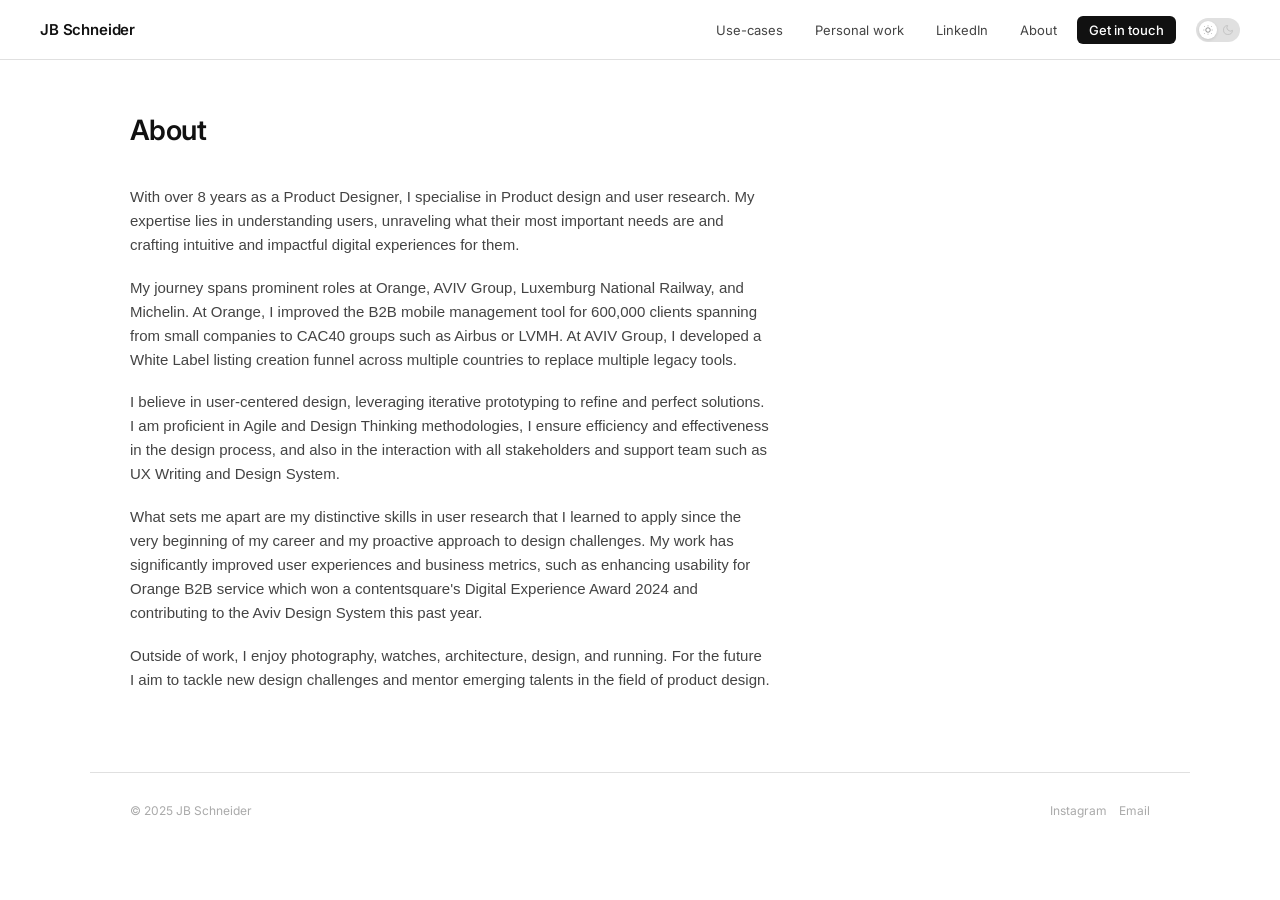
==== about.html @ 1fe6a7e6 "Initial commit portfolio site" ====
<!DOCTYPE html>
<html lang="en">
<head>
  <meta charset="UTF-8"/>
  <meta name="viewport" content="width=device-width, initial-scale=1.0"/>
  <meta name="description" content="About JB Schneider – Product Designer with 8+ years, focused on B2B, user research, and digital product design"/>
  <title>About · JB Schneider – Product Designer</title>
  <link rel="preconnect" href="https://fonts.googleapis.com"/>
  <link rel="preconnect" href="https://fonts.gstatic.com" crossorigin/>
  <link href="https://fonts.googleapis.com/css2?family=Inter:wght@300;400;500;600&display=swap" rel="stylesheet"/>
  <link rel="stylesheet" href="styles.css"/>
  <script>
    (function() {
      try {
        var s = localStorage.getItem('jb-portfolio-theme');
        if (s === 'dark') document.documentElement.classList.add('dark-mode');
        else if (s === 'light') document.documentElement.classList.add('theme-light');
      } catch (_) {}
    })();
  </script>
</head>
<body>

<!-- ── NAV ──────────────────────────────────── -->
<nav>
  <a href="index.html" class="nav-logo">JB Schneider</a>
  <div class="nav-right">
    <ul class="nav-links">
      <li><a href="index.html#work">Use-cases</a></li>
      <li><a href="https://www.instagram.com/jb_schneidr/" target="_blank" rel="noopener noreferrer">Personal work</a></li>
      <li><a href="https://www.linkedin.com/in/" target="_blank" rel="noopener noreferrer">LinkedIn</a></li>
      <li><a href="about.html">About</a></li>
      <li><a href="index.html#contact" class="nav-cta">Get in touch</a></li>
    </ul>
    <button type="button" class="theme-toggle" aria-label="Toggle dark mode" title="Toggle dark mode">
      <span class="theme-toggle__track">
        <span class="theme-toggle__thumb"></span>
      </span>
      <span class="theme-toggle__icons" aria-hidden="true">
        <svg class="theme-toggle__sun" viewBox="0 0 24 24" fill="none" stroke="currentColor" stroke-width="1.5"><path d="M12 3v1.5M12 19.5V21M4.22 4.22l1.06 1.06M18.72 18.72l1.06 1.06M3 12h1.5M19.5 12H21M4.22 19.78l1.06-1.06M18.72 5.28l1.06-1.06M12 16.5a4.5 4.5 0 1 0 0-9 4.5 4.5 0 0 0 0 9z"/></svg>
        <svg class="theme-toggle__moon" viewBox="0 0 24 24" fill="none" stroke="currentColor" stroke-width="1.5"><path d="M21 12.79A9 9 0 1 1 11.21 3 7 7 0 0 0 21 12.79z"/></svg>
      </span>
    </button>
  </div>
</nav>

<!-- ── ABOUT ─────────────────────────────────── -->
<div class="section-wrap about-section">
  <h1 class="about-title">About</h1>
  <div class="about-content">
    <p>With over 8 years as a Product Designer, I specialise in Product design and user research. My expertise lies in understanding users, unraveling what their most important needs are and crafting intuitive and impactful digital experiences for them.</p>
    <p>My journey spans prominent roles at Orange, AVIV Group, Luxemburg National Railway, and Michelin. At Orange, I improved the B2B mobile management tool for 600,000 clients spanning from small companies to CAC40 groups such as Airbus or LVMH. At AVIV Group, I developed a White Label listing creation funnel across multiple countries to replace multiple legacy tools.</p>
    <p>I believe in user-centered design, leveraging iterative prototyping to refine and perfect solutions. I am proficient in Agile and Design Thinking methodologies, I ensure efficiency and effectiveness in the design process, and also in the interaction with all stakeholders and support team such as UX Writing and Design System.</p>
    <p>What sets me apart are my distinctive skills in user research that I learned to apply since the very beginning of my career and my proactive approach to design challenges. My work has significantly improved user experiences and business metrics, such as enhancing usability for Orange B2B service which won a contentsquare's Digital Experience Award 2024 and contributing to the Aviv Design System this past year.</p>
    <p>Outside of work, I enjoy photography, watches, architecture, design, and running. For the future I aim to tackle new design challenges and mentor emerging talents in the field of product design.</p>
  </div>
</div>

<!-- ── FOOTER ────────────────────────────────── -->
<footer>
  <span class="footer-left">© 2025 JB Schneider</span>
  <div class="footer-socials">
    <a href="https://www.instagram.com/jb_schneidr/" target="_blank" rel="noopener noreferrer">Instagram</a>
    <a href="mailto:hello@jbschneider.com">Email</a>
  </div>
</footer>

<script src="script.js"></script>
</body>
</html>
---- styles.css ----
/* ─────────────────────────────────────────────
   RESET & BASE
───────────────────────────────────────────── */
*, *::before, *::after { box-sizing: border-box; margin: 0; padding: 0; }

:root {
  --black:   #111;
  --grey-1:  #444;
  --grey-2:  #777;
  --grey-3:  #aaa;
  --grey-4:  #e0e0e0;
  --grey-5:  #f4f4f4;
  --white:   #fff;
  --accent:  #111;
  --radius:  12px;
  --ease:    cubic-bezier(0.4, 0, 0.2, 1);
  --font-paragraph: 'Helvetica Neue', Helvetica, Arial, sans-serif;
}

html { scroll-behavior: smooth; }

body {
  background: var(--white);
  color: var(--black);
  font-family: 'Inter', sans-serif;
  font-size: 15px;
  font-weight: 400;
  line-height: 1.6;
  -webkit-font-smoothing: antialiased;
}

p {
  font-family: var(--font-paragraph);
}

/* List items in content areas match paragraph font/size */
.section-wrap li,
article li {
  font-family: var(--font-paragraph);
  font-size: 15px;
  line-height: 1.6;
}

a { color: inherit; text-decoration: none; }
img { display: block; }

/* ─────────────────────────────────────────────
   NAV
───────────────────────────────────────────── */
nav {
  position: sticky;
  top: 0;
  z-index: 100;
  background: rgba(255,255,255,0.92);
  backdrop-filter: blur(16px);
  border-bottom: 1px solid var(--grey-4);
  display: flex;
  justify-content: space-between;
  align-items: center;
  padding: 0 40px;
  height: 60px;
}

.nav-logo {
  font-size: 15px;
  font-weight: 600;
  color: var(--black);
  letter-spacing: -0.01em;
}

.nav-right {
  display: flex;
  align-items: center;
  gap: 20px;
}

.nav-links {
  display: flex;
  gap: 8px;
  list-style: none;
  align-items: center;
}

.nav-links a {
  font-size: 13px;
  font-weight: 400;
  color: var(--grey-1);
  padding: 6px 12px;
  border-radius: 6px;
  transition: background 0.18s, color 0.18s;
}
.nav-links a:hover { background: var(--grey-5); color: var(--black); }

.nav-cta {
  background: var(--black) !important;
  color: var(--white) !important;
  font-weight: 500 !important;
}
.nav-cta:hover { background: #333 !important; }

/* Theme toggle — top right, minimal */
.theme-toggle {
  --toggle-w: 44px;
  --toggle-h: 24px;
  --thumb: 18px;
  flex-shrink: 0;
  width: var(--toggle-w);
  height: var(--toggle-h);
  border: none;
  background: none;
  cursor: pointer;
  padding: 0;
  position: relative;
  border-radius: 100px;
  transition: opacity 0.2s ease;
}
.theme-toggle:hover { opacity: 0.85; }
.theme-toggle:focus-visible {
  outline: 2px solid var(--accent);
  outline-offset: 4px;
}
.theme-toggle__track {
  position: absolute;
  inset: 0;
  background: var(--grey-4);
  border-radius: 100px;
  transition: background 0.3s var(--ease);
}
.theme-toggle__thumb {
  position: absolute;
  top: 3px;
  left: 3px;
  width: var(--thumb);
  height: var(--thumb);
  border-radius: 50%;
  background: var(--white);
  box-shadow: 0 1px 3px rgba(0,0,0,0.12);
  transition: transform 0.3s var(--ease), background 0.3s var(--ease);
}
.theme-toggle__icons {
  position: absolute;
  inset: 0;
  pointer-events: none;
  display: flex;
  align-items: center;
  justify-content: space-between;
  padding: 0 6px;
  box-sizing: border-box;
}
.theme-toggle__icons svg {
  width: 12px;
  height: 12px;
  color: var(--grey-2);
  transition: color 0.25s ease, opacity 0.25s ease;
}
.theme-toggle__sun { opacity: 1; }
.theme-toggle__moon { opacity: 0.35; }
.theme-toggle[aria-pressed="true"] .theme-toggle__thumb {
  transform: translateX(calc(var(--toggle-w) - var(--thumb) - 6px));
}
.theme-toggle[aria-pressed="true"] .theme-toggle__track {
  background: var(--grey-2);
}
.theme-toggle[aria-pressed="true"] .theme-toggle__sun { opacity: 0.35; }
.theme-toggle[aria-pressed="true"] .theme-toggle__moon { opacity: 1; color: var(--white); }

/* ─────────────────────────────────────────────
   HERO
───────────────────────────────────────────── */
.hero {
  max-width: 1100px;
  margin: 0 auto;
  padding: 80px 0 60px;
  display: grid;
  grid-template-columns: 1fr auto;
  gap: 48px;
  align-items: start;
}

.hero-left {
  max-width: 640px;
}

.hero-title {
  font-size: clamp(32px, 4.5vw, 52px);
  font-weight: 600;
  line-height: 1.22;
  letter-spacing: -0.03em;
  color: var(--black);
  margin-bottom: 28px;
  text-align: left;
}

.hero-title .hero-title__line {
  display: block;
}

.hero-title .hero-title__line + .hero-title__line {
  margin-top: 0.08em;
}

/* Only the subtitle phrase (middle line) is grey and regular weight */
.hero-title .hero-title__line > span { color: var(--grey-2); font-weight: 400; }
.hero-title__no-wrap { white-space: nowrap; }

.hero-socials {
  display: flex;
  gap: 10px;
  margin-bottom: 16px;
}

.social-icon {
  width: 32px;
  height: 32px;
  border: 1px solid var(--grey-4);
  border-radius: 8px;
  display: flex;
  align-items: center;
  justify-content: center;
  transition: border-color 0.18s, background 0.18s;
}
.social-icon:hover { border-color: var(--black); background: var(--grey-5); }
.social-icon svg { width: 14px; height: 14px; fill: var(--grey-1); }

.hero-tagline {
  font-size: 16px;
  color: var(--grey-2);
  font-weight: 400;
  margin-top: 4px;
}

.hero-right {
  position: relative;
  width: 360px;
  height: 440px;
  flex-shrink: 0;
}

/* Illustrated background blob */
.hero-blob {
  position: absolute;
  inset: 0;
  background: linear-gradient(135deg, #f0f0f0 0%, #e8e8e8 100%);
  border-radius: 140px 140px 120px 120px;
  overflow: hidden;
}

/* Subtle geometric pattern on blob */
.hero-blob::before {
  content: '';
  position: absolute;
  inset: 0;
  background-image:
    repeating-linear-gradient(0deg, transparent, transparent 28px, rgba(0,0,0,0.04) 28px, rgba(0,0,0,0.04) 29px),
    repeating-linear-gradient(90deg, transparent, transparent 28px, rgba(0,0,0,0.04) 28px, rgba(0,0,0,0.04) 29px);
}

.hero-avatar {
  position: absolute;
  bottom: 0;
  left: 50%;
  transform: translateX(-50%);
  width: 220px;
  height: 270px;
  object-fit: cover;
  object-position: top;
  border-radius: 0;
}

.hero-avatar--medium {
  width: 360px;
  height: 440px;
  top: 0;
  bottom: auto;
}

/* Fallback initials avatar */
.hero-avatar-fallback {
  position: absolute;
  bottom: 20px;
  left: 50%;
  transform: translateX(-50%);
  width: 100px;
  height: 100px;
  border-radius: 50%;
  background: var(--black);
  color: var(--white);
  font-size: 28px;
  font-weight: 600;
  display: flex;
  align-items: center;
  justify-content: center;
  letter-spacing: -0.02em;
}

/* ─────────────────────────────────────────────
   COMPANY LOGOS
───────────────────────────────────────────── */
.logos-section {
  border-top: 1px solid var(--grey-4);
  border-bottom: 1px solid var(--grey-4);
  padding: 20px 40px;
  max-width: 1100px;
  margin: 0 auto;
}

.logos-inner {
  display: flex;
  align-items: center;
  gap: 40px;
  overflow: hidden;
}

.logos-label {
  font-size: 11px;
  font-weight: 500;
  color: var(--grey-3);
  letter-spacing: 0.1em;
  text-transform: uppercase;
  white-space: nowrap;
  flex-shrink: 0;
}

.logos-track {
  display: flex;
  gap: 40px;
  align-items: center;
  flex-wrap: wrap;
}

.logo-chip {
  display: inline-flex;
  align-items: center;
  padding: 5px 14px;
  border: 1px solid var(--grey-4);
  border-radius: 20px;
  font-size: 12px;
  font-weight: 500;
  color: var(--grey-1);
  gap: 6px;
  white-space: nowrap;
  cursor: default;
  pointer-events: none;
}
.logo-chip .dot {
  width: 6px; height: 6px; border-radius: 50%;
  background: var(--grey-3);
  flex-shrink: 0;
}

/* ─────────────────────────────────────────────
   SECTION WRAPPER
───────────────────────────────────────────── */
.section-wrap {
  max-width: 1100px;
  margin: 0 auto;
  padding: 0 40px;
}

/* ─────────────────────────────────────────────
   ABOUT PAGE
───────────────────────────────────────────── */
.about-section {
  padding-top: 48px;
  padding-bottom: 80px;
}
.about-title {
  font-size: 28px;
  font-weight: 600;
  letter-spacing: -0.02em;
  margin-bottom: 32px;
  color: var(--black);
}
.about-content {
  max-width: 640px;
}
.about-content p {
  margin-bottom: 1.25em;
  color: var(--grey-1);
}
.about-content p:last-child {
  margin-bottom: 0;
}
.about-content li {
  color: var(--grey-1);
}

/* ─────────────────────────────────────────────
   HIGHLIGHTS
───────────────────────────────────────────── */
.highlights-section {
  padding-top: 72px;
  padding-bottom: 32px;
}

.section-label {
  font-size: 11px;
  font-weight: 600;
  letter-spacing: 0.12em;
  text-transform: uppercase;
  color: var(--grey-3);
  margin-bottom: 28px;
}

.highlights-grid {
  display: grid;
  grid-template-columns: repeat(3, 1fr);
  gap: 16px;
}

.highlight-card {
  border: 1px solid var(--grey-4);
  border-radius: var(--radius);
  padding: 24px;
  display: flex;
  flex-direction: column;
  gap: 12px;
  transition: border-color 0.2s, box-shadow 0.2s;
  cursor: pointer;
}
.highlight-card:hover {
  border-color: var(--grey-3);
  box-shadow: 0 4px 20px rgba(0,0,0,0.06);
}

.highlight-icon {
  width: 36px;
  height: 36px;
  border-radius: 8px;
  background: var(--grey-5);
  display: flex;
  align-items: center;
  justify-content: center;
  font-size: 18px;
}

.highlight-title {
  font-size: 15px;
  font-weight: 600;
  color: var(--black);
  letter-spacing: -0.01em;
  line-height: 1.3;
}

.highlight-desc {
  font-size: 13px;
  color: var(--grey-2);
  line-height: 1.6;
  flex: 1;
}

.highlight-link {
  display: inline-flex;
  align-items: center;
  gap: 4px;
  font-size: 12px;
  font-weight: 500;
  color: var(--black);
  margin-top: 4px;
}
.highlight-link svg { width: 12px; height: 12px; }

/* ─────────────────────────────────────────────
   WORK — TABLE OF CONTENTS
───────────────────────────────────────────── */
.work-section {
  padding-top: 72px;
  padding-bottom: 80px;
  position: relative;
  overflow: visible;
  scroll-margin-top: 60px; /* so #work sits below sticky nav when linked */
}

/* Outer container that holds TOC + content side by side */
.work-outer {
  display: flex;
  gap: 0;
  align-items: flex-start;
  max-width: 1400px;
  margin: 0 auto;
  padding: 0;
  overflow: visible;
}

/* Sticky TOC on the far left — stays below nav and visible while scrolling case studies */
.toc {
  position: sticky;
  top: 60px; /* nav height: stays just below title bar, never under it */
  width: 200px;
  flex-shrink: 0;
  padding: 0 0 0 40px;
  align-self: flex-start;
  border: none !important;
  z-index: 10;
  height: fit-content;
  max-height: calc(100vh - 60px); /* keep within viewport below nav */
  overflow-y: auto;
}

.toc-group {
  margin-bottom: 28px;
  border: none !important;
  padding: 0;
}
.toc-group::before,
.toc-group::after {
  display: none !important;
}

.toc-group-label {
  font-size: 10px;
  font-weight: 600;
  letter-spacing: 0.14em;
  text-transform: uppercase;
  color: var(--grey-3);
  margin-bottom: 10px;
  border: none !important;
  padding: 0;
}
.toc-group-label::before,
.toc-group-label::after {
  display: none !important;
}

.toc-item {
  display: flex;
  align-items: center;
  gap: 8px;
  padding: 6px 10px 6px 12px;
  font-size: 13px;
  color: var(--grey-2);
  cursor: pointer;
  border-radius: 0 6px 6px 0;
  transition: color 0.18s, border-color 0.18s;
  border: none;
  border-left: 2px solid transparent;
}
.toc-item::before,
.toc-item::after {
  display: none !important;
}
.toc-item:hover { color: var(--black); }
.toc-item.active { color: var(--black); font-weight: 500; border-left-color: var(--black); }


/* Cards area — takes remaining space, max-width centered */
.work-main {
  flex: 1;
  min-width: 0;
  padding: 0 40px;
  max-width: 1100px;
}

/* ─────────────────────────────────────────────
   PROJECT CARDS
───────────────────────────────────────────── */
.projects-list {
  display: flex;
  flex-direction: column;
  gap: 24px;
}

.project-card {
  scroll-margin-top: 60px; /* so card sits just below sticky nav when TOC links to it */
  border: 1px solid var(--grey-4);
  border-radius: var(--radius);
  overflow: hidden;
  display: grid;
  grid-template-columns: 1fr 2fr;
  min-height: 480px;
  transition: border-color 0.2s, box-shadow 0.25s;
  cursor: pointer;
  text-decoration: none;
  color: inherit;
  background: var(--white);
}
.project-card:hover {
  border-color: var(--grey-3);
  box-shadow: 0 8px 32px rgba(0,0,0,0.08);
}

.project-card.article-card {
  grid-template-columns: 1fr 360px;
  min-height: 280px;
  background: var(--grey-5);
}

/* Use-case tiles: no title, no pill, image 2/3 width */
.project-card .project-title {
  position: absolute;
  width: 1px;
  height: 1px;
  padding: 0;
  margin: -1px;
  overflow: hidden;
  clip: rect(0, 0, 0, 0);
  white-space: nowrap;
  border: 0;
}
.project-card .project-badge {
  display: none;
}
.project-card .project-cta {
  white-space: nowrap;
}

.project-info {
  padding: 48px 56px;
  display: flex;
  flex-direction: column;
  gap: 12px;
  justify-content: center;
}

.project-type {
  font-size: 11px;
  font-weight: 500;
  color: var(--grey-3);
  letter-spacing: 0.1em;
  text-transform: uppercase;
  margin-bottom: 2px;
}

.project-company {
  display: inline-flex;
  align-items: center;
  gap: 6px;
  font-size: 13px;
  font-weight: 600;
  color: var(--grey-1);
  margin-bottom: 0;
}

.project-title {
  font-size: clamp(26px, 2.8vw, 38px);
  font-weight: 600;
  letter-spacing: -0.025em;
  line-height: 1.12;
  color: var(--black);
  margin-bottom: 12px;
}

.project-desc {
  font-size: 16px;
  color: var(--grey-2);
  line-height: 1.65;
  max-width: 100%;
  margin-top: 4px;
}

.project-footer {
  margin-top: 24px;
  display: flex;
  align-items: center;
  gap: 12px;
}

.project-cta {
  display: inline-flex;
  align-items: center;
  gap: 6px;
  font-size: 13px;
  font-weight: 500;
  color: var(--black);
  padding: 10px 20px;
  border: 1px solid var(--grey-4);
  border-radius: 8px;
  transition: background 0.18s, border-color 0.18s;
}
.project-cta:hover { background: var(--grey-5); border-color: var(--grey-3); }
.project-cta svg { width: 12px; height: 12px; }

.project-badge {
  display: inline-flex;
  align-items: center;
  gap: 5px;
  font-size: 11px;
  font-weight: 500;
  color: var(--grey-2);
  padding: 6px 12px;
  background: var(--grey-5);
  border-radius: 20px;
}

.restricted-badge {
  display: inline-flex;
  align-items: center;
  gap: 5px;
  font-size: 11px;
  color: var(--grey-3);
  padding: 4px 10px;
  border: 1px solid var(--grey-4);
  border-radius: 20px;
}

.project-visual {
  background: var(--grey-5);
  position: relative;
  overflow: hidden;
  display: flex;
  align-items: center;
  justify-content: center;
}

/* Real project cover image — show full image (no crop) */
.project-visual__img {
  position: absolute;
  inset: 0;
  width: 100%;
  height: 100%;
  object-fit: contain;
  object-position: center;
  transition: transform 0.6s cubic-bezier(0.34, 1.56, 0.64, 1);
}

/* Hover: subtle zoom so image stays fully visible */
.project-card:hover .project-visual__img {
  transform: scale(1.03);
}

/* Dark overlay on hover for contrast and focus */
.project-visual__overlay {
  position: absolute;
  inset: 0;
  background: linear-gradient(to top, rgba(0,0,0,0.4) 0%, transparent 50%);
  opacity: 0;
  transition: opacity 0.4s ease;
  pointer-events: none;
}

.project-card:hover .project-visual__overlay {
  opacity: 1;
}

.project-visual img:not(.project-visual__img) {
  width: 100%;
  height: 100%;
  object-fit: cover;
}

/* Fallback backgrounds when image is missing */
.project-visual.v-real-estate { background: linear-gradient(135deg, #f5f0ea 0%, #ede5d8 100%); }
.project-visual.v-telecom     { background: linear-gradient(135deg, #eaf0f5 0%, #d8e8f0 100%); }
.project-visual.v-engineering { background: linear-gradient(135deg, #eaeaf5 0%, #d8d8f0 100%); }
.project-visual.v-rd          { background: linear-gradient(135deg, #f0f5ea 0%, #e0ecd8 100%); }
.project-visual.v-agri        { background: linear-gradient(135deg, #f0f5ea 0%, #dcecd0 100%); }

/* Large project-number watermark — subtle over image */
.visual-number {
  font-size: 140px;
  font-weight: 700;
  color: rgba(0,0,0,0.06);
  letter-spacing: -0.05em;
  user-select: none;
  position: absolute;
  top: 50%;
  left: 50%;
  transform: translate(-50%, -50%);
  z-index: 1;
  transition: transform 0.4s cubic-bezier(0.34, 1.56, 0.64, 1), opacity 0.3s;
}

.project-card:hover .visual-number {
  transform: translate(-50%, -50%) scale(1.08);
  opacity: 0.12;
}

/* ─────────────────────────────────────────────
   CONTACT
───────────────────────────────────────────── */
.contact-section {
  border-top: 1px solid var(--grey-4);
  padding: 80px 40px;
  max-width: 1100px;
  margin: 0 auto;
}

.contact-inner {
  max-width: 520px;
}

.contact-title {
  font-size: clamp(24px, 3vw, 36px);
  font-weight: 600;
  letter-spacing: -0.02em;
  margin-bottom: 8px;
}

.contact-sub {
  font-size: 14px;
  color: var(--grey-2);
  margin-bottom: 36px;
}

.contact-form { display: flex; flex-direction: column; gap: 14px; }

.form-field {
  display: flex;
  flex-direction: column;
  gap: 5px;
}

.form-field label { font-size: 12px; font-weight: 500; color: var(--grey-1); }

.form-field input,
.form-field textarea {
  border: 1px solid var(--grey-4);
  border-radius: 8px;
  padding: 10px 14px;
  font-family: 'Inter', sans-serif;
  font-size: 14px;
  color: var(--black);
  outline: none;
  transition: border-color 0.18s;
  resize: none;
}
.form-field input:focus,
.form-field textarea:focus { border-color: var(--grey-3); }

.form-btn {
  display: inline-flex;
  align-items: center;
  gap: 8px;
  padding: 11px 24px;
  background: var(--black);
  color: var(--white);
  border: none;
  border-radius: 8px;
  font-family: 'Inter', sans-serif;
  font-size: 14px;
  font-weight: 500;
  cursor: pointer;
  align-self: flex-start;
  transition: background 0.18s;
}
.form-btn:hover { background: #333; }

/* ─────────────────────────────────────────────
   FOOTER
───────────────────────────────────────────── */
footer {
  border-top: 1px solid var(--grey-4);
  padding: 28px 40px;
  display: flex;
  justify-content: space-between;
  align-items: center;
  max-width: 1100px;
  margin: 0 auto;
}

.footer-left { font-size: 12px; color: var(--grey-3); }

.footer-socials { display: flex; gap: 12px; align-items: center; }
.footer-socials a {
  font-size: 12px;
  color: var(--grey-3);
  transition: color 0.18s;
}
.footer-socials a:hover { color: var(--black); }

/* ─────────────────────────────────────────────
   HOVER ZOOM EFFECTS
───────────────────────────────────────────── */

/* Project cards — lift + slight scale */
.project-card {
  transition: border-color 0.25s, box-shadow 0.25s, transform 0.25s cubic-bezier(0.34, 1.56, 0.64, 1);
}
.project-card:hover {
  transform: translateY(-3px) scale(1.005);
}

/* Project title zoom on card hover */
.project-title {
  transition: transform 0.3s cubic-bezier(0.34, 1.56, 0.64, 1);
  display: inline-block;
}
.project-card:hover .project-title {
  transform: scale(1.02);
  transform-origin: left center;
}

/* Highlight cards */
.highlight-card {
  transition: border-color 0.2s, box-shadow 0.25s, transform 0.25s cubic-bezier(0.34, 1.56, 0.64, 1);
}
.highlight-card:hover {
  transform: translateY(-4px) scale(1.01);
  box-shadow: 0 8px 28px rgba(0,0,0,0.08);
}

/* Highlight icon bounce */
.highlight-icon {
  transition: transform 0.3s cubic-bezier(0.34, 1.56, 0.64, 1);
}
.highlight-card:hover .highlight-icon {
  transform: scale(1.15) rotate(-4deg);
}

/* Highlight title subtle grow */
.highlight-title {
  transition: transform 0.3s cubic-bezier(0.34, 1.56, 0.64, 1);
  display: inline-block;
}
.highlight-card:hover .highlight-title {
  transform: scale(1.015);
  transform-origin: left center;
}

/* TOC items slide */
.toc-item {
  transition: color 0.18s, border-color 0.18s, transform 0.2s cubic-bezier(0.34, 1.56, 0.64, 1);
}
.toc-item:hover, .toc-item.active {
  transform: translateX(4px);
}

/* Logo chips — static, non-interactive */
.logo-chip {
  cursor: default;
  pointer-events: none;
}

/* Nav links */
.nav-links a {
  transition: background 0.18s, color 0.18s, transform 0.2s cubic-bezier(0.34, 1.56, 0.64, 1);
}
.nav-links a:hover {
  transform: translateY(-1px);
}

/* Social icons */
.social-icon {
  transition: border-color 0.18s, background 0.18s, transform 0.2s cubic-bezier(0.34, 1.56, 0.64, 1);
}
.social-icon:hover {
  transform: translateY(-3px) scale(1.1);
}

/* CTA buttons */
.project-cta {
  transition: background 0.18s, border-color 0.18s, transform 0.2s cubic-bezier(0.34, 1.56, 0.64, 1);
}
.project-cta:hover {
  transform: translateY(-1px) scale(1.03);
}

/* Arrow on highlight links */
.highlight-link svg {
  transition: transform 0.2s cubic-bezier(0.34, 1.56, 0.64, 1);
}
.highlight-link:hover svg {
  transform: translateX(4px);
}

/* ─────────────────────────────────────────────
   SCROLL FADE
───────────────────────────────────────────── */
.reveal {
  opacity: 0;
  transform: translateY(18px);
  transition: opacity 0.6s ease, transform 0.6s ease;
}
.reveal.visible { opacity: 1; transform: translateY(0); }

/* ─────────────────────────────────────────────
   RESPONSIVE
───────────────────────────────────────────── */
@media (max-width: 860px) {
  nav { padding: 0 20px; }
  .nav-right { gap: 12px; }
  .hero { grid-template-columns: 1fr; padding: 48px 0 40px; }
  .hero-right { display: none; }
  .logos-section { padding: 16px 20px; }
  .section-wrap { padding: 0 20px; }
  .highlights-grid { grid-template-columns: 1fr; }
  .work-outer { flex-direction: column; }
  .toc { display: none; }
  .work-main { padding: 0 20px; }
  .project-card { grid-template-columns: 1fr; }
  .project-visual { height: 160px; }
  .contact-section { padding: 60px 20px; }
  footer { padding: 24px 20px; flex-direction: column; gap: 14px; text-align: center; }
}

/* ─────────────────────────────────────────────
   DARK MODE (html.dark-mode) / LIGHT (html.theme-light)
───────────────────────────────────────────── */
html.theme-light,
html.theme-light body {
  background: var(--white);
  color: var(--black);
}

html.dark-mode {
  background: #0c0c0e;
  color: #e8e8ea;
}
html.dark-mode body {
  background: #0c0c0e;
  color: #e8e8ea;
}

html.dark-mode nav {
  background: rgba(12, 12, 14, 0.88);
  border-bottom-color: rgba(255,255,255,0.08);
}

html.dark-mode .nav-logo { color: #f0f0f2; }
html.dark-mode .nav-links a { color: #a0a0a8; }
html.dark-mode .nav-links a:hover { background: rgba(255,255,255,0.06); color: #f0f0f2; }
html.dark-mode .nav-cta {
  background: #f0f0f2 !important;
  color: #0c0c0e !important;
}
html.dark-mode .nav-cta:hover { background: #e0e0e4 !important; }

/* Toggle in dark mode */
html.dark-mode .theme-toggle__track { background: rgba(255,255,255,0.12); }
html.dark-mode .theme-toggle__thumb {
  background: #e8e8ea;
  box-shadow: 0 1px 4px rgba(0,0,0,0.3);
}
html.dark-mode .theme-toggle__icons svg { color: #a0a0a8; }
html.dark-mode .theme-toggle[aria-pressed="true"] .theme-toggle__track { background: rgba(255,255,255,0.2); }
html.dark-mode .theme-toggle[aria-pressed="true"] .theme-toggle__moon { color: #e8e8ea; }

html.dark-mode .hero-title { color: #f0f0f2; }
html.dark-mode .hero-title .hero-title__line > span { color: #a0a0a8; }
html.dark-mode .hero-tagline { color: #888892; }
html.dark-mode .social-icon {
  border-color: rgba(255,255,255,0.12);
}
html.dark-mode .social-icon:hover {
  border-color: rgba(255,255,255,0.25);
  background: rgba(255,255,255,0.06);
}
html.dark-mode .social-icon svg { fill: #a0a0a8; }
html.dark-mode .hero-blob {
  background: linear-gradient(135deg, #1a1a1e 0%, #141418 100%);
}
html.dark-mode .hero-blob::before {
  background-image:
    repeating-linear-gradient(0deg, transparent, transparent 28px, rgba(255,255,255,0.03) 28px, rgba(255,255,255,0.03) 29px),
    repeating-linear-gradient(90deg, transparent, transparent 28px, rgba(255,255,255,0.03) 28px, rgba(255,255,255,0.03) 29px);
}
html.dark-mode .hero-avatar-fallback {
  background: #2a2a2e;
  color: #e8e8ea;
}

html.dark-mode .logos-section {
  border-color: rgba(255,255,255,0.08);
}
html.dark-mode .logos-label { color: #707078; }
html.dark-mode .logo-chip {
  border-color: rgba(255,255,255,0.12);
  color: #a0a0a8;
}
html.dark-mode .logo-chip .dot { background: #606068; }

html.dark-mode .section-label { color: #707078; }

html.dark-mode .highlight-card {
  border-color: rgba(255,255,255,0.08);
  background: rgba(255,255,255,0.02);
}
html.dark-mode .highlight-card:hover {
  border-color: rgba(255,255,255,0.14);
  box-shadow: 0 8px 32px rgba(0,0,0,0.35);
}
html.dark-mode .highlight-icon { background: rgba(255,255,255,0.08); }
html.dark-mode .highlight-title { color: #f0f0f2; }
html.dark-mode .highlight-desc { color: #a0a0a8; }
html.dark-mode .highlight-link { color: #e8e8ea; }

html.dark-mode .about-title { color: #f0f0f2; }
html.dark-mode .about-content p,
html.dark-mode .about-content li { color: #a0a0a8; }

html.dark-mode .toc-group-label { color: #707078; }
html.dark-mode .toc-item { color: #888892; }
html.dark-mode .toc-item:hover,
html.dark-mode .toc-item.active { color: #f0f0f2; }
html.dark-mode .toc-item.active { border-left-color: #f0f0f2; }

html.dark-mode .project-card {
  border-color: rgba(255,255,255,0.08);
  background: #111114;
}
html.dark-mode .project-card:hover {
  border-color: rgba(255,255,255,0.14);
  box-shadow: 0 12px 40px rgba(0,0,0,0.4);
}
html.dark-mode .project-card.article-card { background: #0f0f12; }
html.dark-mode .project-type { color: #707078; }
html.dark-mode .project-company { color: #a0a0a8; }
html.dark-mode .project-title { color: #f0f0f2; }
html.dark-mode .project-desc { color: #a0a0a8; }
html.dark-mode .project-cta {
  border-color: rgba(255,255,255,0.2);
  color: #e8e8ea;
}
html.dark-mode .project-cta:hover {
  background: rgba(255,255,255,0.08);
  border-color: rgba(255,255,255,0.3);
}
html.dark-mode .project-badge {
  background: rgba(255,255,255,0.08);
  color: #a0a0a8;
}
html.dark-mode .project-visual { background: #0a0a0c; }
html.dark-mode .visual-number { color: rgba(255,255,255,0.06); }
html.dark-mode .project-card:hover .visual-number { opacity: 0.1; }

html.dark-mode .contact-section { border-top-color: rgba(255,255,255,0.08); }
html.dark-mode .contact-title { color: #f0f0f2; }
html.dark-mode .contact-sub { color: #a0a0a8; }
html.dark-mode .form-field label { color: #a0a0a8; }
html.dark-mode .form-field input,
html.dark-mode .form-field textarea {
  border-color: rgba(255,255,255,0.12);
  background: rgba(255,255,255,0.04);
  color: #e8e8ea;
}
html.dark-mode .form-field input::placeholder,
html.dark-mode .form-field textarea::placeholder { color: #606068; }
html.dark-mode .form-field input:focus,
html.dark-mode .form-field textarea:focus { border-color: rgba(255,255,255,0.25); }
html.dark-mode .form-btn {
  background: #e8e8ea;
  color: #0c0c0e;
}
html.dark-mode .form-btn:hover { background: #f0f0f2; }

html.dark-mode footer { border-top-color: rgba(255,255,255,0.08); }
html.dark-mode .footer-left,
html.dark-mode .footer-socials a { color: #707078; }
html.dark-mode .footer-socials a:hover { color: #e8e8ea; }

html.dark-mode .theme-toggle:focus-visible { outline-color: #e8e8ea; }
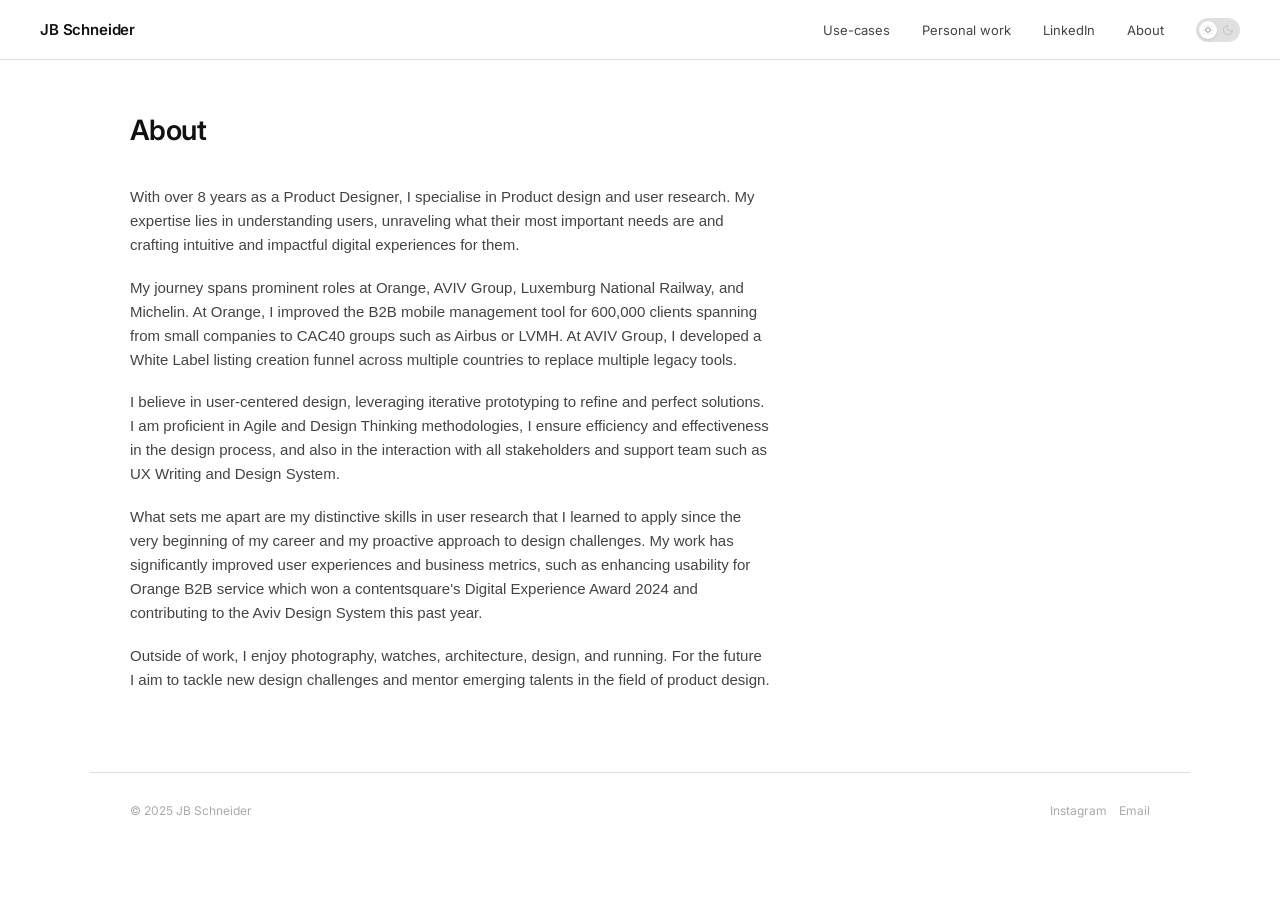
==== commit a97ed766: "Describe your change" ====
--- a/about.html
+++ b/about.html
@@ -30,7 +30,6 @@
       <li><a href="https://www.instagram.com/jb_schneidr/" target="_blank" rel="noopener noreferrer">Personal work</a></li>
       <li><a href="https://www.linkedin.com/in/" target="_blank" rel="noopener noreferrer">LinkedIn</a></li>
       <li><a href="about.html">About</a></li>
-      <li><a href="index.html#contact" class="nav-cta">Get in touch</a></li>
     </ul>
     <button type="button" class="theme-toggle" aria-label="Toggle dark mode" title="Toggle dark mode">
       <span class="theme-toggle__track">
--- a/styles.css
+++ b/styles.css
@@ -97,6 +97,33 @@
   font-weight: 500 !important;
 }
 .nav-cta:hover { background: #333 !important; }
+
+/* Hamburger — hidden on desktop */
+.nav-hamburger {
+  display: none;
+  flex-direction: column;
+  justify-content: center;
+  gap: 5px;
+  width: 36px;
+  height: 36px;
+  padding: 8px 6px;
+  background: none;
+  border: none;
+  cursor: pointer;
+  z-index: 201;
+}
+.hamburger-line {
+  display: block;
+  width: 100%;
+  height: 2px;
+  background: var(--black);
+  border-radius: 2px;
+  transition: transform 0.3s, opacity 0.3s;
+}
+/* Animate to X when open */
+.nav-hamburger.open .hamburger-line:nth-child(1) { transform: translateY(7px) rotate(45deg); }
+.nav-hamburger.open .hamburger-line:nth-child(2) { opacity: 0; }
+.nav-hamburger.open .hamburger-line:nth-child(3) { transform: translateY(-7px) rotate(-45deg); }
 
 /* Theme toggle — top right, minimal */
 .theme-toggle {
@@ -293,6 +320,25 @@
   letter-spacing: -0.02em;
 }
 
+/* Hero entrance animation */
+@keyframes heroFadeUp {
+  from { opacity: 0; transform: translateY(24px); }
+  to   { opacity: 1; transform: translateY(0); }
+}
+.hero-title__line,
+.hero-socials,
+.hero-tagline,
+.hero-right {
+  opacity: 0;
+  animation: heroFadeUp 0.5s cubic-bezier(0.16, 1, 0.3, 1) forwards;
+}
+.hero-title__line:nth-child(1) { animation-delay: 0s; }
+.hero-title__line:nth-child(2) { animation-delay: 0.08s; }
+.hero-title__line:nth-child(3) { animation-delay: 0.16s; }
+.hero-socials   { animation-delay: 0.28s; }
+.hero-tagline   { animation-delay: 0.36s; }
+.hero-right     { animation-delay: 0.18s; }
+
 /* ─────────────────────────────────────────────
    COMPANY LOGOS
 ───────────────────────────────────────────── */
@@ -415,12 +461,6 @@
   display: flex;
   flex-direction: column;
   gap: 12px;
-  transition: border-color 0.2s, box-shadow 0.2s;
-  cursor: pointer;
-}
-.highlight-card:hover {
-  border-color: var(--grey-3);
-  box-shadow: 0 4px 20px rgba(0,0,0,0.06);
 }
 
 .highlight-icon {
@@ -449,16 +489,6 @@
   flex: 1;
 }
 
-.highlight-link {
-  display: inline-flex;
-  align-items: center;
-  gap: 4px;
-  font-size: 12px;
-  font-weight: 500;
-  color: var(--black);
-  margin-top: 4px;
-}
-.highlight-link svg { width: 12px; height: 12px; }
 
 /* ─────────────────────────────────────────────
    WORK — TABLE OF CONTENTS
@@ -476,18 +506,20 @@
   display: flex;
   gap: 0;
   align-items: flex-start;
-  max-width: 1400px;
+  max-width: 1100px;
   margin: 0 auto;
-  padding: 0;
+  padding: 0 40px;
   overflow: visible;
 }
 
-/* Sticky TOC on the far left — stays below nav and visible while scrolling case studies */
+/* Sticky TOC on the far left — sits outside the centered content area */
 .toc {
   position: sticky;
   top: 60px; /* nav height: stays just below title bar, never under it */
-  width: 200px;
+  width: 240px;
   flex-shrink: 0;
+  margin-left: -240px; /* Pull left outside the container, effective flex space = 0 */
+  margin-right: 0;
   padding: 0 0 0 40px;
   align-self: flex-start;
   border: none !important;
@@ -495,6 +527,7 @@
   height: fit-content;
   max-height: calc(100vh - 60px); /* keep within viewport below nav */
   overflow-y: auto;
+  overflow-x: hidden;
 }
 
 .toc-group {
@@ -543,12 +576,10 @@
 .toc-item.active { color: var(--black); font-weight: 500; border-left-color: var(--black); }
 
 
-/* Cards area — takes remaining space, max-width centered */
+/* Cards area — fills the centered container */
 .work-main {
   flex: 1;
   min-width: 0;
-  padding: 0 40px;
-  max-width: 1100px;
 }
 
 /* ─────────────────────────────────────────────
@@ -880,32 +911,8 @@
   transform-origin: left center;
 }
 
-/* Highlight cards */
-.highlight-card {
-  transition: border-color 0.2s, box-shadow 0.25s, transform 0.25s cubic-bezier(0.34, 1.56, 0.64, 1);
-}
-.highlight-card:hover {
-  transform: translateY(-4px) scale(1.01);
-  box-shadow: 0 8px 28px rgba(0,0,0,0.08);
-}
-
-/* Highlight icon bounce */
-.highlight-icon {
-  transition: transform 0.3s cubic-bezier(0.34, 1.56, 0.64, 1);
-}
-.highlight-card:hover .highlight-icon {
-  transform: scale(1.15) rotate(-4deg);
-}
-
-/* Highlight title subtle grow */
-.highlight-title {
-  transition: transform 0.3s cubic-bezier(0.34, 1.56, 0.64, 1);
-  display: inline-block;
-}
-.highlight-card:hover .highlight-title {
-  transform: scale(1.015);
-  transform-origin: left center;
-}
+
+/* Highlight icon — static, no hover animation */
 
 /* TOC items slide */
 .toc-item {
@@ -946,12 +953,6 @@
 }
 
 /* Arrow on highlight links */
-.highlight-link svg {
-  transition: transform 0.2s cubic-bezier(0.34, 1.56, 0.64, 1);
-}
-.highlight-link:hover svg {
-  transform: translateX(4px);
-}
 
 /* ─────────────────────────────────────────────
    SCROLL FADE
@@ -967,19 +968,69 @@
    RESPONSIVE
 ───────────────────────────────────────────── */
 @media (max-width: 860px) {
+  /* ── Nav & hamburger menu ── */
   nav { padding: 0 20px; }
-  .nav-right { gap: 12px; }
+  .nav-hamburger { display: flex; }
+  .nav-links {
+    display: none;
+    position: absolute;
+    top: 100%;
+    left: 0;
+    right: 0;
+    flex-direction: column;
+    align-items: stretch;
+    gap: 0;
+    background: var(--white);
+    padding: 8px 20px 20px;
+    z-index: 200;
+    border-bottom: 1px solid var(--grey-4);
+    box-shadow: 0 8px 24px rgba(0,0,0,0.08);
+  }
+  .nav-links.open { display: flex; }
+  .nav-links li { border-bottom: 1px solid var(--grey-4); }
+  .nav-links li:last-child { border-bottom: none; }
+  .nav-links a {
+    display: block;
+    font-size: 16px;
+    padding: 16px 0;
+    border-radius: 0;
+  }
+  .nav-links a:hover { background: none; }
+  .nav-cta {
+    margin-top: 8px;
+    text-align: center;
+    padding: 14px 0 !important;
+    border-radius: 8px !important;
+  }
+
+  /* ── Hero ── */
   .hero { grid-template-columns: 1fr; padding: 48px 0 40px; }
   .hero-right { display: none; }
+
+  /* ── Logos ── */
   .logos-section { padding: 16px 20px; }
+  .logos-inner { gap: 20px; }
+  .logos-track { gap: 10px; }
+
+  /* ── Sections general ── */
   .section-wrap { padding: 0 20px; }
+
+  /* ── Highlights ── */
   .highlights-grid { grid-template-columns: 1fr; }
-  .work-outer { flex-direction: column; }
+
+  /* ── Work / Use-cases ── */
+  .work-outer { flex-direction: column; padding: 0 20px; }
   .toc { display: none; }
-  .work-main { padding: 0 20px; }
-  .project-card { grid-template-columns: 1fr; }
-  .project-visual { height: 160px; }
+  .project-card { grid-template-columns: 1fr; min-height: auto; }
+  .project-info { padding: 28px 24px; }
+  .project-visual { height: 200px; }
+  .project-desc { font-size: 15px; }
+  .project-footer { flex-wrap: wrap; }
+
+  /* ── Contact ── */
   .contact-section { padding: 60px 20px; }
+
+  /* ── Footer ── */
   footer { padding: 24px 20px; flex-direction: column; gap: 14px; text-align: center; }
 }
 
@@ -1005,6 +1056,9 @@
   background: rgba(12, 12, 14, 0.88);
   border-bottom-color: rgba(255,255,255,0.08);
 }
+html.dark-mode .hamburger-line { background: #f0f0f2; }
+html.dark-mode .nav-links { background: #0c0c0e; }
+html.dark-mode .nav-links li { border-bottom-color: rgba(255,255,255,0.08); }
 
 html.dark-mode .nav-logo { color: #f0f0f2; }
 html.dark-mode .nav-links a { color: #a0a0a8; }
@@ -1065,15 +1119,9 @@
   border-color: rgba(255,255,255,0.08);
   background: rgba(255,255,255,0.02);
 }
-html.dark-mode .highlight-card:hover {
-  border-color: rgba(255,255,255,0.14);
-  box-shadow: 0 8px 32px rgba(0,0,0,0.35);
-}
 html.dark-mode .highlight-icon { background: rgba(255,255,255,0.08); }
 html.dark-mode .highlight-title { color: #f0f0f2; }
 html.dark-mode .highlight-desc { color: #a0a0a8; }
-html.dark-mode .highlight-link { color: #e8e8ea; }
-
 html.dark-mode .about-title { color: #f0f0f2; }
 html.dark-mode .about-content p,
 html.dark-mode .about-content li { color: #a0a0a8; }
